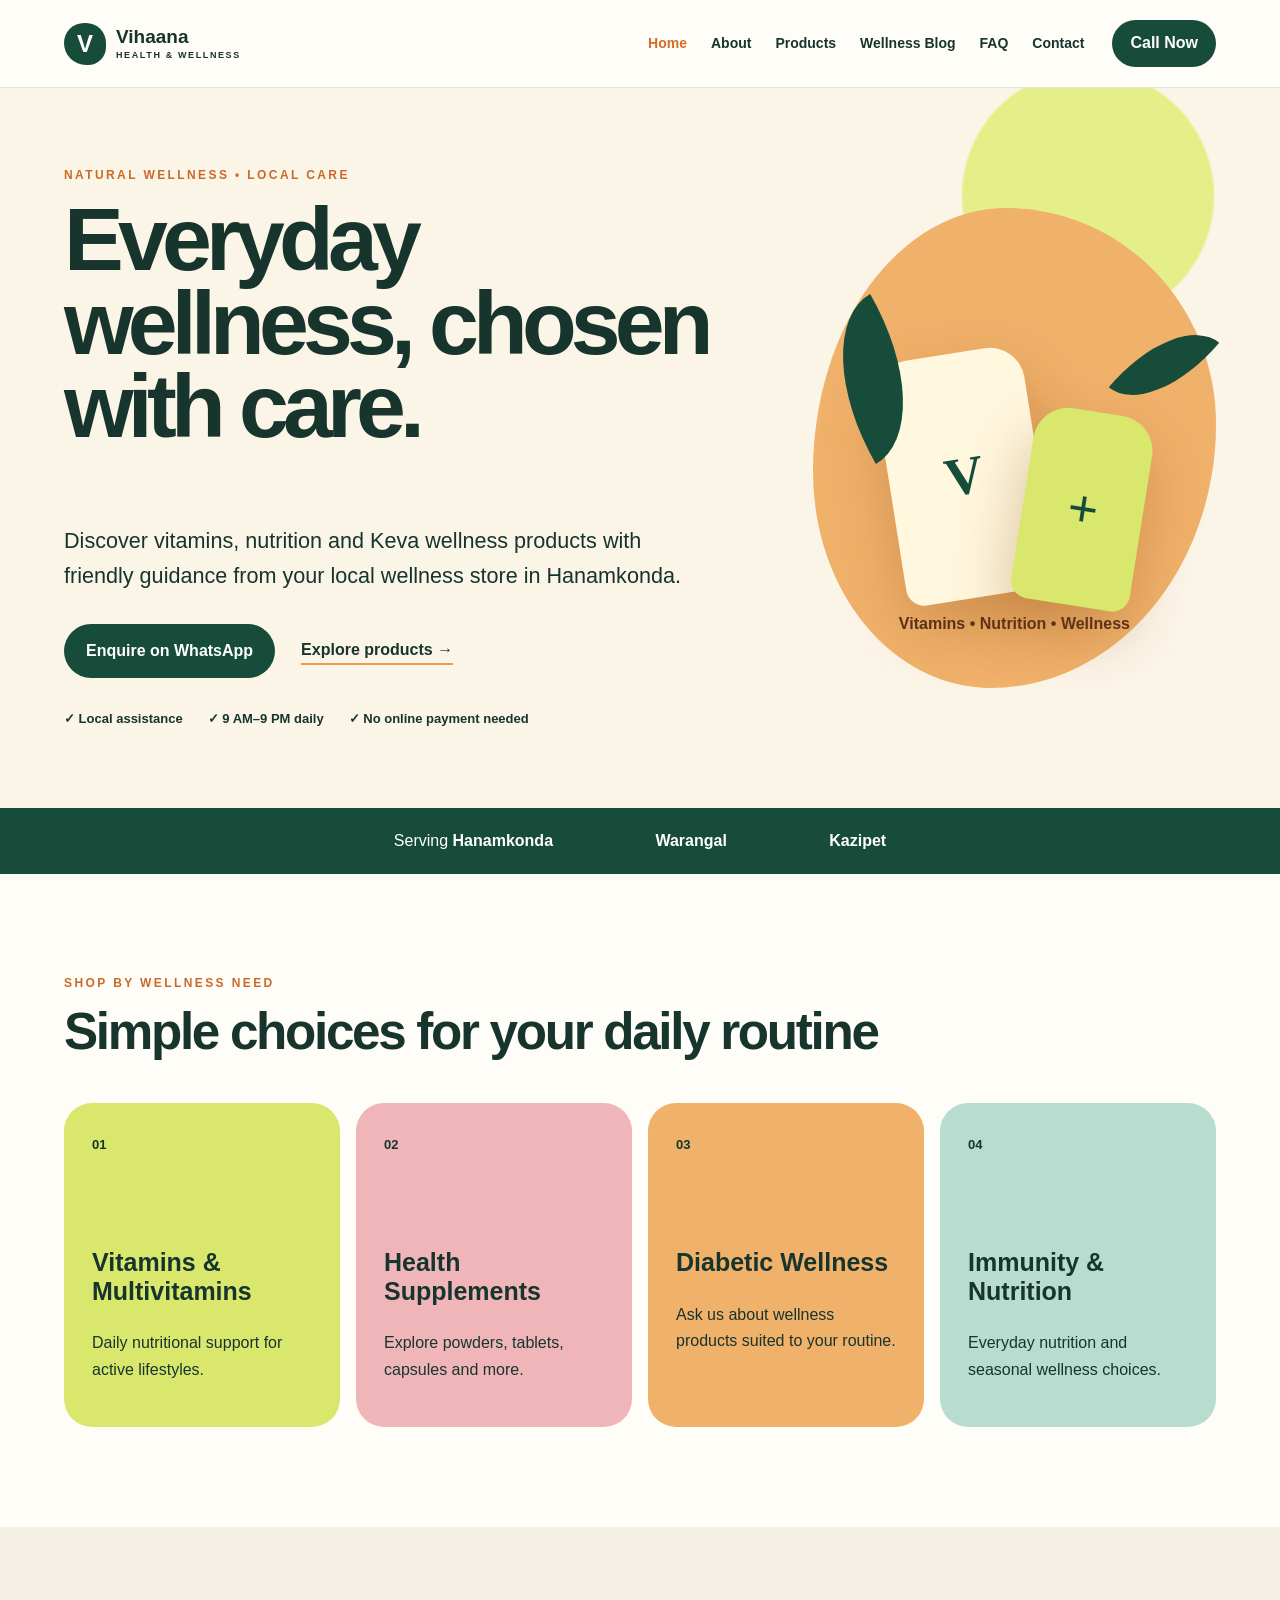
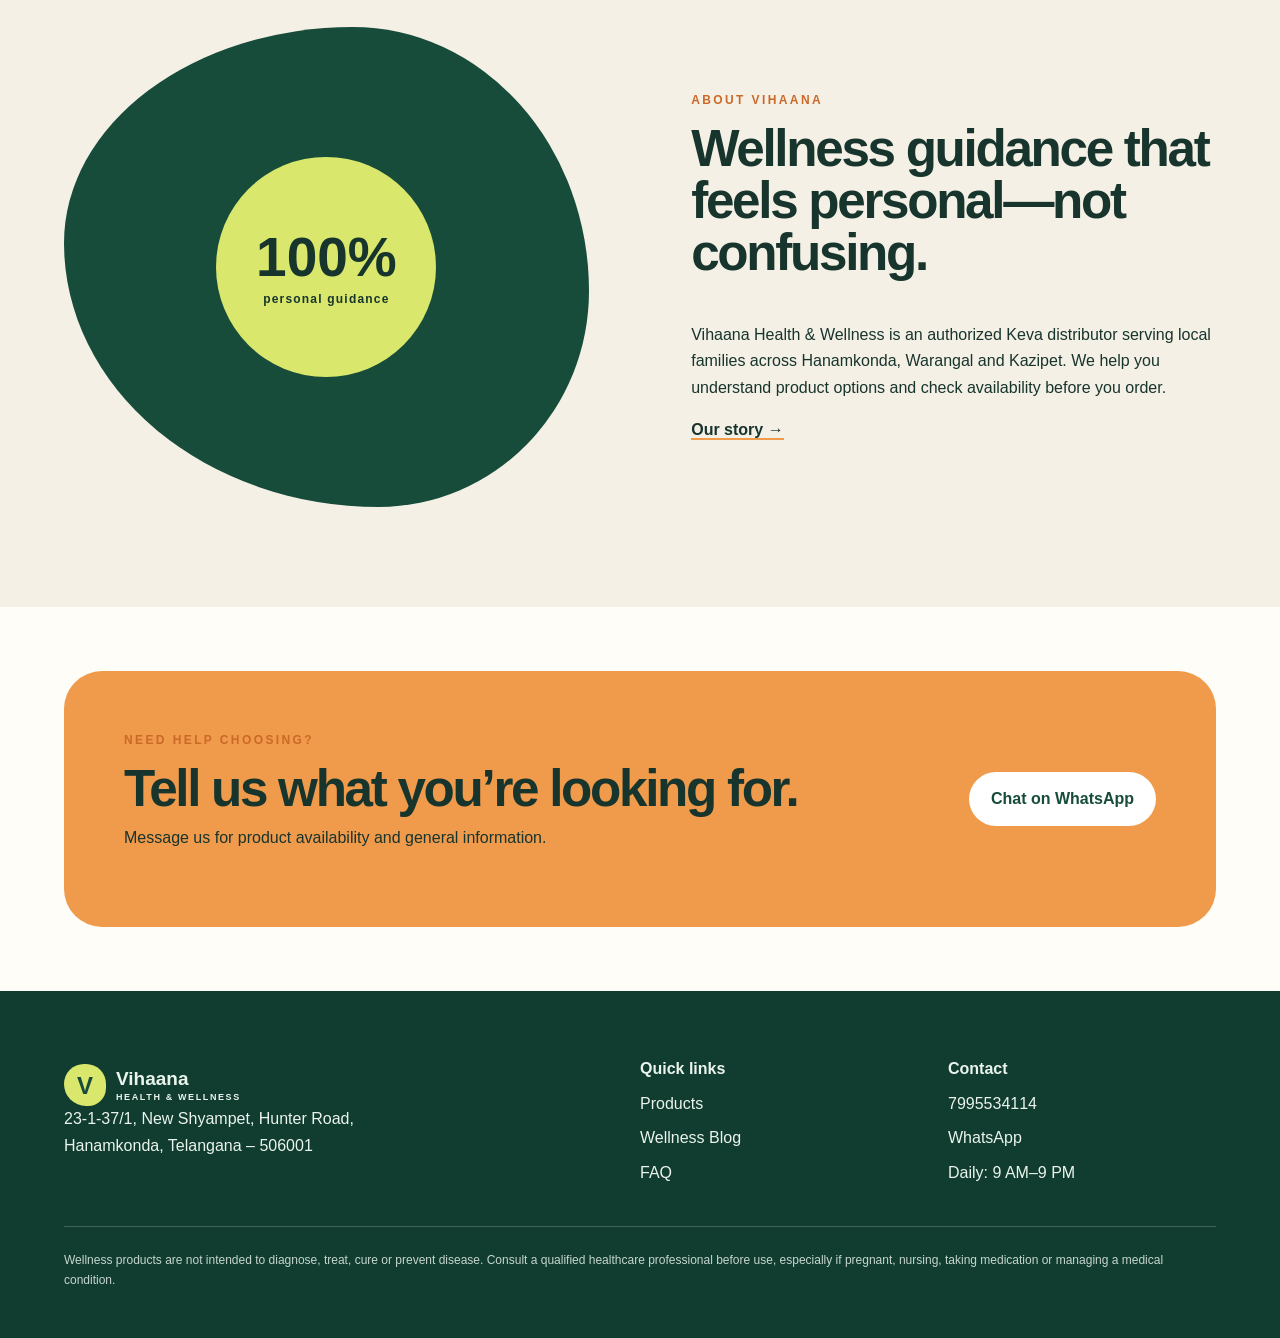
==== index.html @ c855c1fb "Add files via upload Add Vihaana Health and Wellness website" ====
<!doctype html><html lang="en"><head><meta charset="utf-8"><meta name="viewport" content="width=device-width,initial-scale=1"><title>Wellness Products in Hanamkonda | Vihaana Health & Wellness</title><meta name="description" content="Explore vitamins, supplements and Keva wellness products from Vihaana Health & Wellness, serving Hanamkonda, Warangal and Kazipet. Call or WhatsApp for availability."><link rel="stylesheet" href="styles.css"><script type="application/ld+json">{"@context":"https://schema.org","@type":"HealthAndBeautyBusiness","name":"Vihaana Health & Wellness","description":"Authorized Keva distributor offering vitamins and wellness products.","telephone":"+917995534114","address":{"@type":"PostalAddress","streetAddress":"23-1-37/1, New Shyampet, Hunter Road","addressLocality":"Hanamkonda","addressRegion":"Telangana","postalCode":"506001","addressCountry":"IN"},"openingHours":"Mo-Su 09:00-21:00","areaServed":["Hanamkonda","Warangal","Kazipet"]}</script></head><body>
<header><a class="brand" href="index.html"><span>V</span><strong>Vihaana<small>Health & Wellness</small></strong></a><nav><a class="active" href="index.html">Home</a><a href="about.html">About</a><a href="products.html">Products</a><a href="blog.html">Wellness Blog</a><a href="faq.html">FAQ</a><a href="contact.html">Contact</a></nav><a class="btn small" href="tel:+917995534114">Call Now</a></header>
<main><section class="hero"><div><p class="eyebrow">NATURAL WELLNESS • LOCAL CARE</p><h1>Everyday wellness, chosen with care.</h1><p class="lead">Discover vitamins, nutrition and Keva wellness products with friendly guidance from your local wellness store in Hanamkonda.</p><div class="actions"><a class="btn" href="https://wa.me/917995534114?text=Hello%20Vihaana%2C%20I%20want%20to%20know%20about%20your%20wellness%20products.">Enquire on WhatsApp</a><a class="text-link" href="products.html">Explore products →</a></div><div class="trust"><span>✓ Local assistance</span><span>✓ 9 AM–9 PM daily</span><span>✓ No online payment needed</span></div></div><div class="hero-art"><div class="sun"></div><div class="bottle b1">V</div><div class="bottle b2">+</div><div class="leaf l1"></div><div class="leaf l2"></div><p>Vitamins • Nutrition • Wellness</p></div></section>
<section class="strip"><p>Serving <strong>Hanamkonda</strong></p><p><strong>Warangal</strong></p><p><strong>Kazipet</strong></p></section>
<section class="section"><p class="eyebrow">SHOP BY WELLNESS NEED</p><h2>Simple choices for your daily routine</h2><div class="cards"><a class="card c1" href="products.html"><b>01</b><h3>Vitamins & Multivitamins</h3><p>Daily nutritional support for active lifestyles.</p></a><a class="card c2" href="products.html"><b>02</b><h3>Health Supplements</h3><p>Explore powders, tablets, capsules and more.</p></a><a class="card c3" href="products.html"><b>03</b><h3>Diabetic Wellness</h3><p>Ask us about wellness products suited to your routine.</p></a><a class="card c4" href="products.html"><b>04</b><h3>Immunity & Nutrition</h3><p>Everyday nutrition and seasonal wellness choices.</p></a></div></section>
<section class="section split"><div class="organic"><div class="ring">100%<small>personal guidance</small></div></div><div><p class="eyebrow">ABOUT VIHAANA</p><h2>Wellness guidance that feels personal—not confusing.</h2><p>Vihaana Health & Wellness is an authorized Keva distributor serving local families across Hanamkonda, Warangal and Kazipet. We help you understand product options and check availability before you order.</p><a class="text-link" href="about.html">Our story →</a></div></section>
<section class="cta"><div><p class="eyebrow">NEED HELP CHOOSING?</p><h2>Tell us what you’re looking for.</h2><p>Message us for product availability and general information.</p></div><a class="btn light" href="https://wa.me/917995534114?text=Hello%20Vihaana%2C%20please%20help%20me%20choose%20a%20wellness%20product.">Chat on WhatsApp</a></section></main>
<footer><div><a class="brand invert" href="index.html"><span>V</span><strong>Vihaana<small>Health & Wellness</small></strong></a><p>23-1-37/1, New Shyampet, Hunter Road,<br>Hanamkonda, Telangana – 506001</p></div><div><b>Quick links</b><a href="products.html">Products</a><a href="blog.html">Wellness Blog</a><a href="faq.html">FAQ</a></div><div><b>Contact</b><a href="tel:+917995534114">7995534114</a><a href="https://wa.me/917995534114">WhatsApp</a><span>Daily: 9 AM–9 PM</span></div><p class="disclaimer">Wellness products are not intended to diagnose, treat, cure or prevent disease. Consult a qualified healthcare professional before use, especially if pregnant, nursing, taking medication or managing a medical condition.</p></footer>
</body></html>
---- styles.css ----
:root{--green:#174c3b;--lime:#d9e86c;--cream:#fbf5e8;--orange:#f09a4b;--pink:#efb5b8;--ink:#17342d;--white:#fff}*{box-sizing:border-box}body{margin:0;color:var(--ink);background:#fffdf8;font:16px/1.65 Inter,Arial,sans-serif}h1,h2,h3,p{margin-top:0}h1{font-size:clamp(3rem,7vw,6.6rem);line-height:.93;letter-spacing:-.065em;max-width:800px}h2{font-size:clamp(2.2rem,4vw,4.3rem);line-height:1.02;letter-spacing:-.045em}a{color:inherit;text-decoration:none}header{height:88px;display:flex;align-items:center;gap:28px;padding:0 5vw;border-bottom:1px solid #dfe6da;background:#fffdf8;position:sticky;top:0;z-index:10}.brand{display:flex;align-items:center;gap:10px;margin-right:auto}.brand>span{display:grid;place-items:center;width:42px;height:42px;background:var(--green);color:#fff;border-radius:50% 50% 45% 55%;font-size:24px;font-weight:900}.brand strong{line-height:1;font-size:19px}.brand small{display:block;font-size:9px;letter-spacing:.18em;text-transform:uppercase;margin-top:5px}nav{display:flex;gap:24px;font-size:14px;font-weight:700}nav a{padding:10px 0}nav a:hover,nav .active{color:#d66d26}.btn{display:inline-flex;align-items:center;justify-content:center;background:var(--green);color:#fff;padding:14px 22px;border-radius:999px;font-weight:800}.btn:hover{background:#246c54}.btn.small{padding:10px 18px}.hero{min-height:720px;padding:6vw 5vw;display:grid;grid-template-columns:1.25fr .75fr;gap:6vw;align-items:center;background:radial-gradient(circle at 85% 15%,#e5ef89 0 10%,transparent 10.2%),var(--cream);overflow:hidden}.eyebrow{font-size:12px;letter-spacing:.2em;font-weight:900;color:#cb6929}.lead{font-size:clamp(1.05rem,2vw,1.35rem);max-width:650px}.actions{display:flex;gap:26px;align-items:center;margin:30px 0}.text-link{font-weight:900;border-bottom:2px solid var(--orange)}.trust{display:flex;flex-wrap:wrap;gap:12px 25px;font-size:13px;font-weight:700}.hero-art{height:480px;position:relative;background:#f0b16b;border-radius:48% 52% 56% 44%/55% 45% 55% 45%;display:grid;place-items:end center;padding:35px;color:#522d18;font-weight:900}.bottle{position:absolute;display:grid;place-items:center;background:#fff7de;color:var(--green);font:900 54px Georgia;border-radius:35px 35px 18px 18px;box-shadow:0 25px 60px #92541a55}.b1{width:150px;height:245px;left:19%;bottom:90px;transform:rotate(-9deg)}.b2{width:120px;height:195px;right:18%;bottom:82px;transform:rotate(9deg);background:var(--lime)}.leaf{position:absolute;width:80px;height:150px;background:var(--green);border-radius:100% 0 100% 0}.l1{left:5%;top:20%;transform:rotate(-30deg)}.l2{right:3%;top:17%;transform:scale(.7) rotate(40deg)}.strip{display:flex;justify-content:center;gap:8vw;padding:20px;background:var(--green);color:#fff}.strip p{margin:0}.section{padding:100px 5vw}.section>h2{max-width:850px}.cards{display:grid;grid-template-columns:repeat(4,1fr);gap:16px;margin-top:45px}.card{min-height:300px;padding:28px;border-radius:28px;transition:.2s}.card:hover{transform:translateY(-7px)}.card b{font-size:13px}.card h3{font-size:25px;line-height:1.15;margin-top:90px}.c1{background:#d9e86c}.c2{background:#efb5b8}.c3{background:#f0b16b}.c4{background:#b8ddd0}.split{display:grid;grid-template-columns:1fr 1fr;gap:8vw;align-items:center;background:#f4f0e5}.organic{min-height:480px;background:var(--green);border-radius:55% 45% 40% 60%/45% 55% 45% 55%;display:grid;place-items:center}.ring{width:220px;height:220px;border-radius:50%;background:var(--lime);display:grid;place-content:center;text-align:center;font:900 55px/1 Arial}.ring small{display:block;font-size:12px;letter-spacing:.1em;margin-top:8px}.cta{margin:5vw;border-radius:38px;padding:60px;background:var(--orange);display:flex;align-items:center;justify-content:space-between;gap:30px}.cta h2{margin-bottom:10px}.btn.light{background:#fff;color:var(--green)}footer{background:#113c30;color:#eaf4ec;padding:65px 5vw 35px;display:grid;grid-template-columns:2fr 1fr 1fr;gap:40px}.invert>span{background:var(--lime);color:var(--green)}footer>div>a,footer>div>span{display:block;margin-top:8px}.disclaimer{grid-column:1/-1;border-top:1px solid #ffffff33;padding-top:24px;font-size:12px;color:#c6d6ce}.page-hero{padding:90px 5vw 60px;background:var(--cream)}.page-hero h1{font-size:clamp(3rem,6vw,5.2rem)}.content{padding:70px 5vw;max-width:1200px;margin:auto}.product-grid{display:grid;grid-template-columns:repeat(4,1fr);gap:16px}.product{padding:22px;border:1px solid #dce4da;border-radius:20px;background:#fff}.product .icon{height:130px;border-radius:15px;background:linear-gradient(135deg,#e4ef8f,#b8ddd0);display:grid;place-items:center;font:900 42px Georgia;color:var(--green)}.product h3{font-size:17px;line-height:1.25;margin:18px 0 10px}.product a{font-size:13px;font-weight:900;color:#be5c20}.notice{padding:20px;border-left:5px solid var(--orange);background:#fff3e4;margin-bottom:30px}.prose{max-width:800px}.prose h2{font-size:2.2rem;margin-top:45px}.faq details{border-bottom:1px solid #ccd7ce;padding:18px 0}.faq summary{font-weight:900;cursor:pointer}.contact-grid{display:grid;grid-template-columns:1fr 1fr;gap:30px}.contact-card{padding:30px;background:var(--cream);border-radius:25px}
@media(max-width:900px){header{height:auto;padding:15px 5%;flex-wrap:wrap}nav{order:3;width:100%;overflow:auto;gap:18px}.hero{grid-template-columns:1fr;padding-top:70px}.hero-art{height:390px}.cards,.product-grid{grid-template-columns:repeat(2,1fr)}.split,.contact-grid{grid-template-columns:1fr}.cta{align-items:flex-start;flex-direction:column}footer{grid-template-columns:1fr 1fr}}@media(max-width:560px){h1{font-size:3.4rem}.hero{padding-bottom:70px}.hero-art{height:330px}.b1{width:120px;height:200px}.b2{width:95px;height:160px}.cards,.product-grid{grid-template-columns:1fr}.card{min-height:230px}.card h3{margin-top:45px}.strip{gap:18px;font-size:12px}.section{padding:70px 5vw}.organic{min-height:330px}.cta{margin:0;border-radius:0}footer{grid-template-columns:1fr}nav a{white-space:nowrap}.btn.small{display:none}}
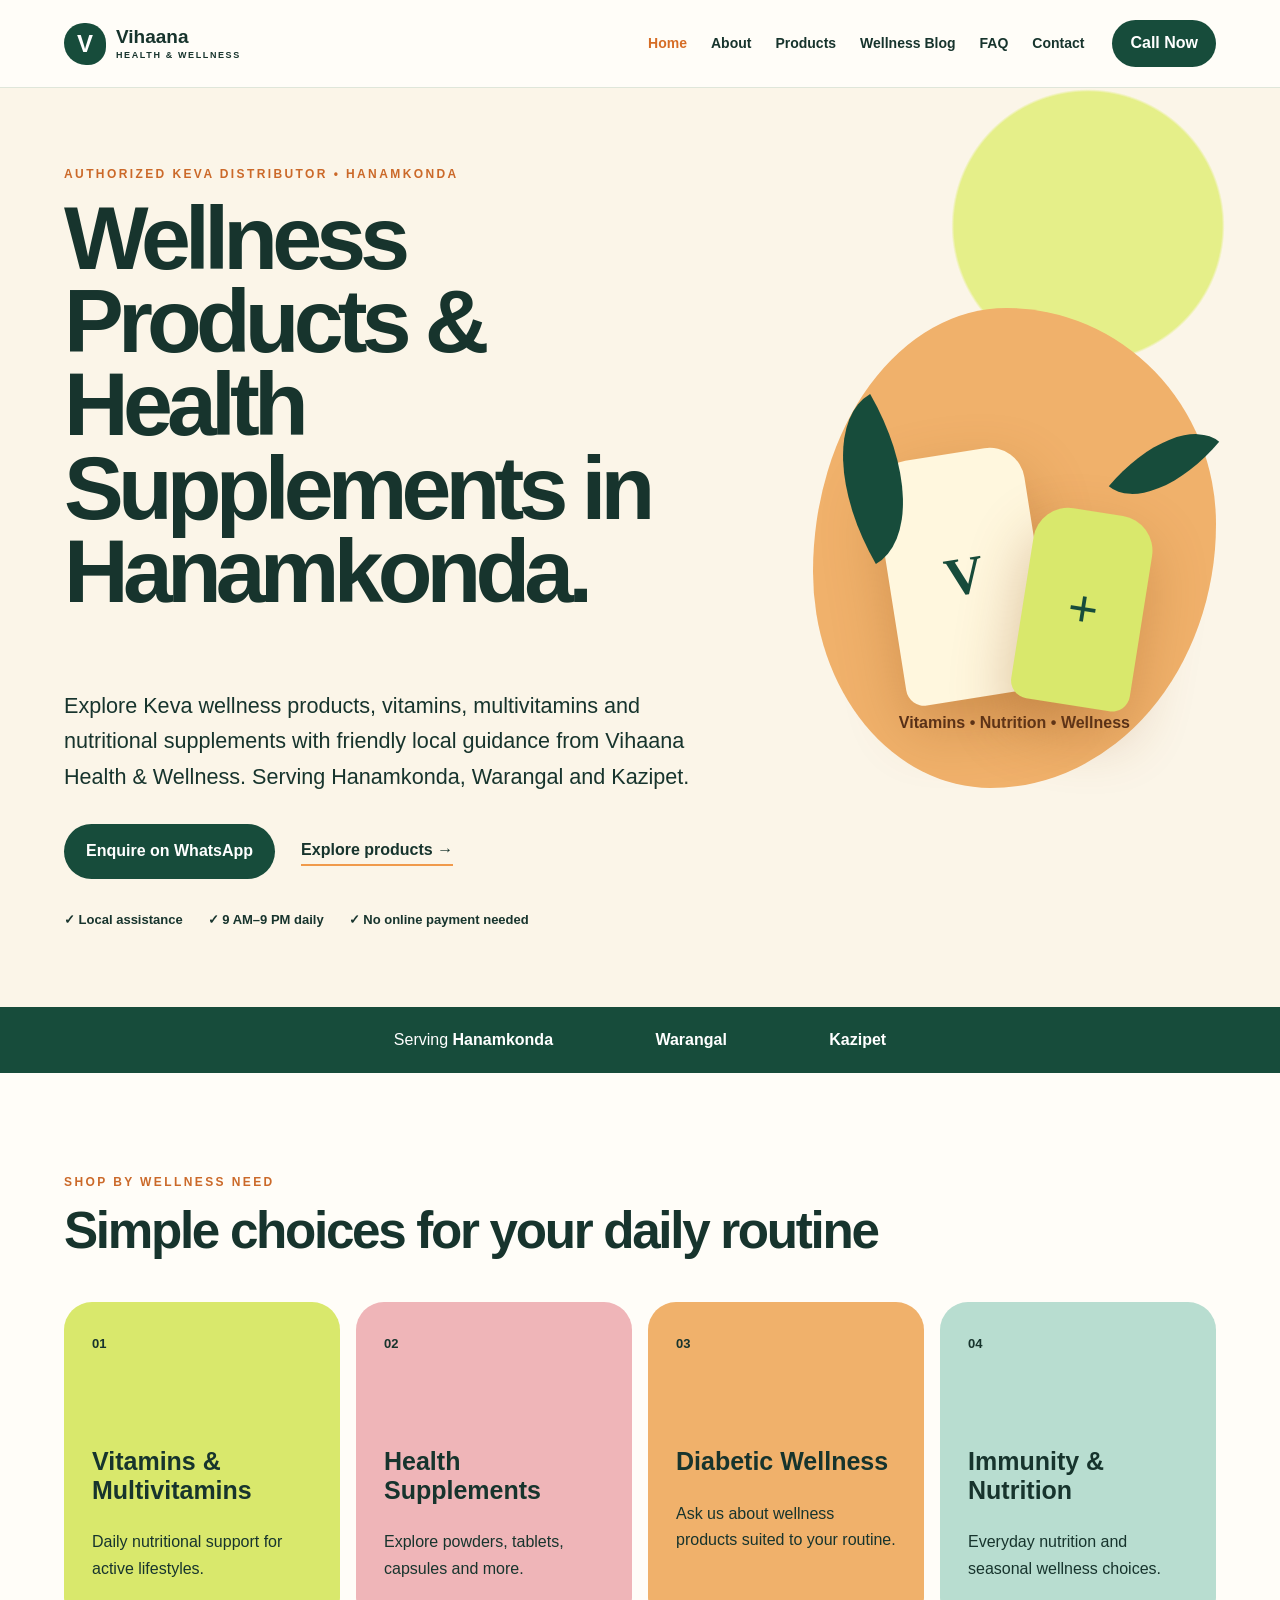
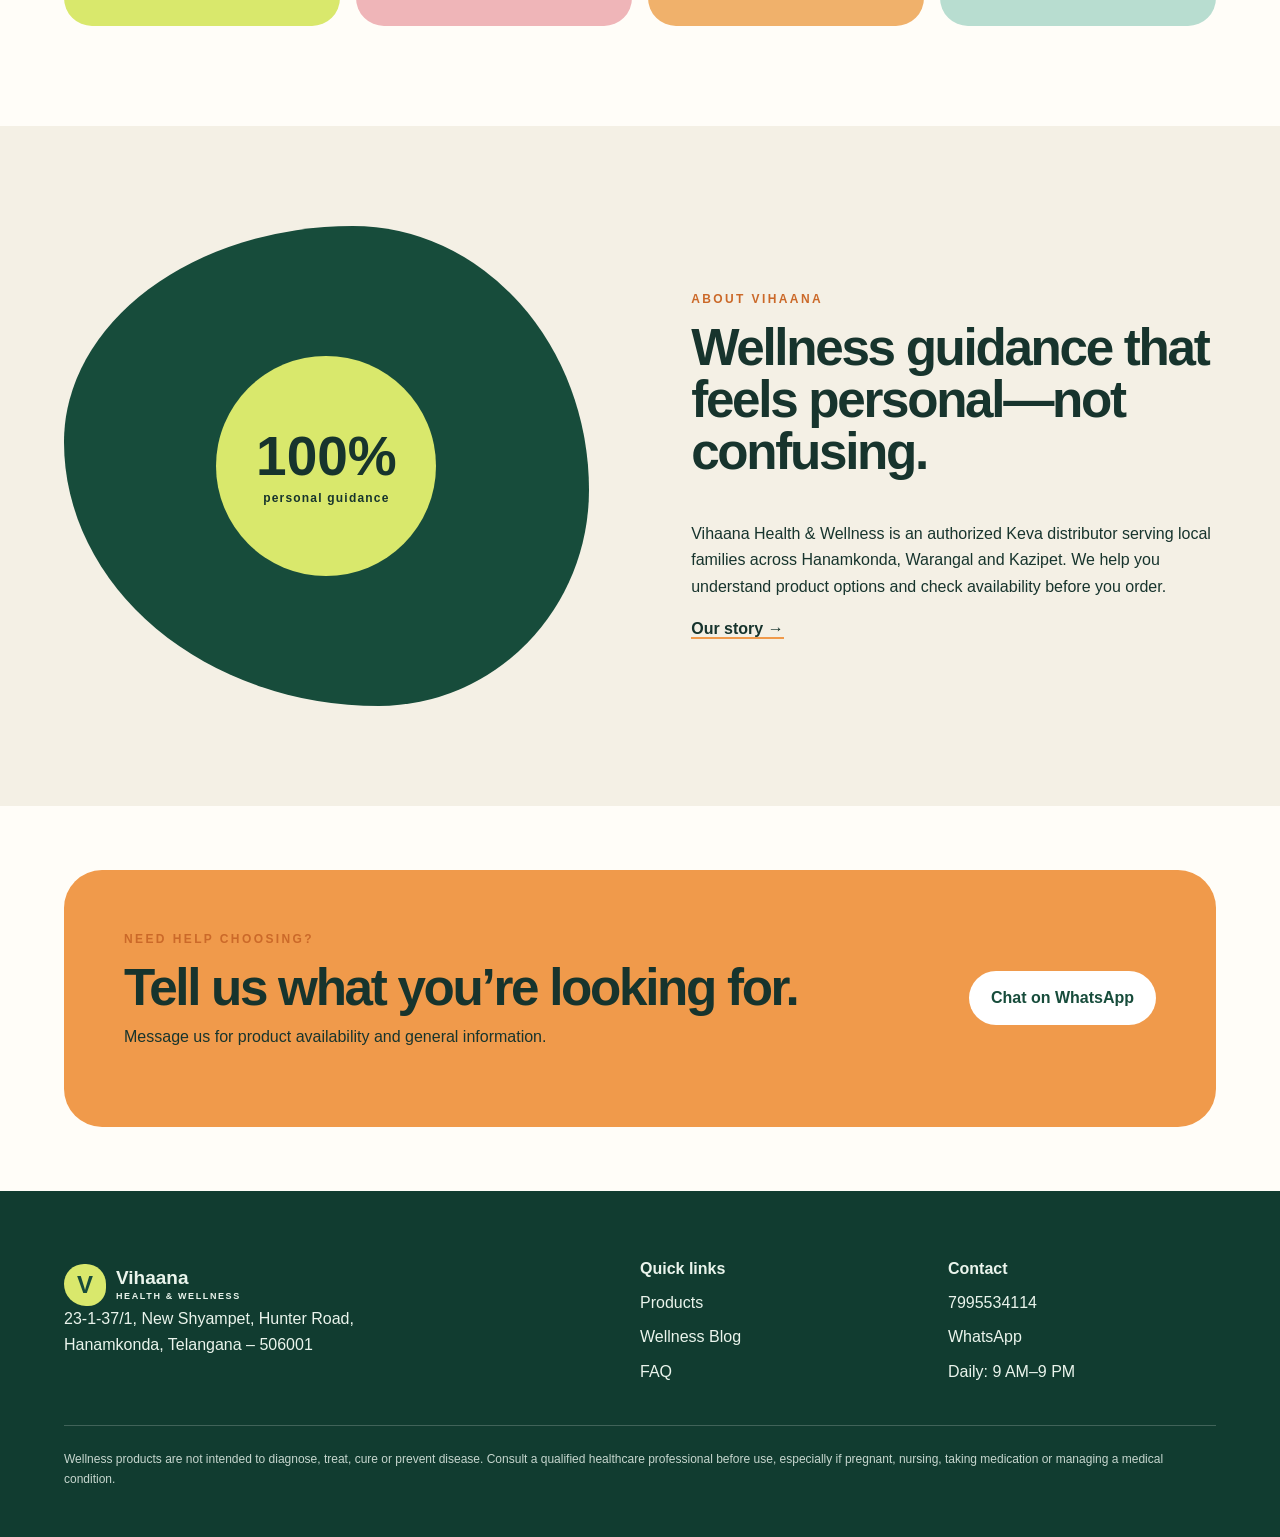
==== commit ed3ce93d: "Update index.html Improve homepage SEO" ====
--- a/index.html
+++ b/index.html
@@ -1,6 +1,6 @@
-<!doctype html><html lang="en"><head><meta charset="utf-8"><meta name="viewport" content="width=device-width,initial-scale=1"><title>Wellness Products in Hanamkonda | Vihaana Health & Wellness</title><meta name="description" content="Explore vitamins, supplements and Keva wellness products from Vihaana Health & Wellness, serving Hanamkonda, Warangal and Kazipet. Call or WhatsApp for availability."><link rel="stylesheet" href="styles.css"><script type="application/ld+json">{"@context":"https://schema.org","@type":"HealthAndBeautyBusiness","name":"Vihaana Health & Wellness","description":"Authorized Keva distributor offering vitamins and wellness products.","telephone":"+917995534114","address":{"@type":"PostalAddress","streetAddress":"23-1-37/1, New Shyampet, Hunter Road","addressLocality":"Hanamkonda","addressRegion":"Telangana","postalCode":"506001","addressCountry":"IN"},"openingHours":"Mo-Su 09:00-21:00","areaServed":["Hanamkonda","Warangal","Kazipet"]}</script></head><body>
+<!doctype html><html lang="en"><head><meta charset="utf-8"><meta name="viewport" content="width=device-width,initial-scale=1"><title>Health Supplements & Wellness Products in Hanamkonda | Vihaana Health & Wellness</title><meta name="description" content="Shop Keva wellness products, vitamins, multivitamins and health supplements at Vihaana Health & Wellness, serving Hanamkonda, Warangal and Kazipet. Call or WhatsApp for availability."><link rel="stylesheet" href="styles.css"><script type="application/ld+json">{"@context":"https://schema.org","@type":"HealthAndBeautyBusiness","name":"Vihaana Health & Wellness","description":"Authorized Keva distributor offering vitamins and wellness products.","telephone":"+917995534114","address":{"@type":"PostalAddress","streetAddress":"23-1-37/1, New Shyampet, Hunter Road","addressLocality":"Hanamkonda","addressRegion":"Telangana","postalCode":"506001","addressCountry":"IN"},"openingHours":"Mo-Su 09:00-21:00","areaServed":["Hanamkonda","Warangal","Kazipet"]}</script></head><body>
 <header><a class="brand" href="index.html"><span>V</span><strong>Vihaana<small>Health & Wellness</small></strong></a><nav><a class="active" href="index.html">Home</a><a href="about.html">About</a><a href="products.html">Products</a><a href="blog.html">Wellness Blog</a><a href="faq.html">FAQ</a><a href="contact.html">Contact</a></nav><a class="btn small" href="tel:+917995534114">Call Now</a></header>
-<main><section class="hero"><div><p class="eyebrow">NATURAL WELLNESS • LOCAL CARE</p><h1>Everyday wellness, chosen with care.</h1><p class="lead">Discover vitamins, nutrition and Keva wellness products with friendly guidance from your local wellness store in Hanamkonda.</p><div class="actions"><a class="btn" href="https://wa.me/917995534114?text=Hello%20Vihaana%2C%20I%20want%20to%20know%20about%20your%20wellness%20products.">Enquire on WhatsApp</a><a class="text-link" href="products.html">Explore products →</a></div><div class="trust"><span>✓ Local assistance</span><span>✓ 9 AM–9 PM daily</span><span>✓ No online payment needed</span></div></div><div class="hero-art"><div class="sun"></div><div class="bottle b1">V</div><div class="bottle b2">+</div><div class="leaf l1"></div><div class="leaf l2"></div><p>Vitamins • Nutrition • Wellness</p></div></section>
+<main><section class="hero"><div><p class="eyebrow">AUTHORIZED KEVA DISTRIBUTOR • HANAMKONDA</p><h1>Wellness Products & Health Supplements in Hanamkonda.</h1><p class="lead">Explore Keva wellness products, vitamins, multivitamins and nutritional supplements with friendly local guidance from Vihaana Health & Wellness. Serving Hanamkonda, Warangal and Kazipet.</p><div class="actions"><a class="btn" href="https://wa.me/917995534114?text=Hello%20Vihaana%2C%20I%20want%20to%20know%20about%20your%20wellness%20products.">Enquire on WhatsApp</a><a class="text-link" href="products.html">Explore products →</a></div><div class="trust"><span>✓ Local assistance</span><span>✓ 9 AM–9 PM daily</span><span>✓ No online payment needed</span></div></div><div class="hero-art"><div class="sun"></div><div class="bottle b1">V</div><div class="bottle b2">+</div><div class="leaf l1"></div><div class="leaf l2"></div><p>Vitamins • Nutrition • Wellness</p></div></section>
 <section class="strip"><p>Serving <strong>Hanamkonda</strong></p><p><strong>Warangal</strong></p><p><strong>Kazipet</strong></p></section>
 <section class="section"><p class="eyebrow">SHOP BY WELLNESS NEED</p><h2>Simple choices for your daily routine</h2><div class="cards"><a class="card c1" href="products.html"><b>01</b><h3>Vitamins & Multivitamins</h3><p>Daily nutritional support for active lifestyles.</p></a><a class="card c2" href="products.html"><b>02</b><h3>Health Supplements</h3><p>Explore powders, tablets, capsules and more.</p></a><a class="card c3" href="products.html"><b>03</b><h3>Diabetic Wellness</h3><p>Ask us about wellness products suited to your routine.</p></a><a class="card c4" href="products.html"><b>04</b><h3>Immunity & Nutrition</h3><p>Everyday nutrition and seasonal wellness choices.</p></a></div></section>
 <section class="section split"><div class="organic"><div class="ring">100%<small>personal guidance</small></div></div><div><p class="eyebrow">ABOUT VIHAANA</p><h2>Wellness guidance that feels personal—not confusing.</h2><p>Vihaana Health & Wellness is an authorized Keva distributor serving local families across Hanamkonda, Warangal and Kazipet. We help you understand product options and check availability before you order.</p><a class="text-link" href="about.html">Our story →</a></div></section>
